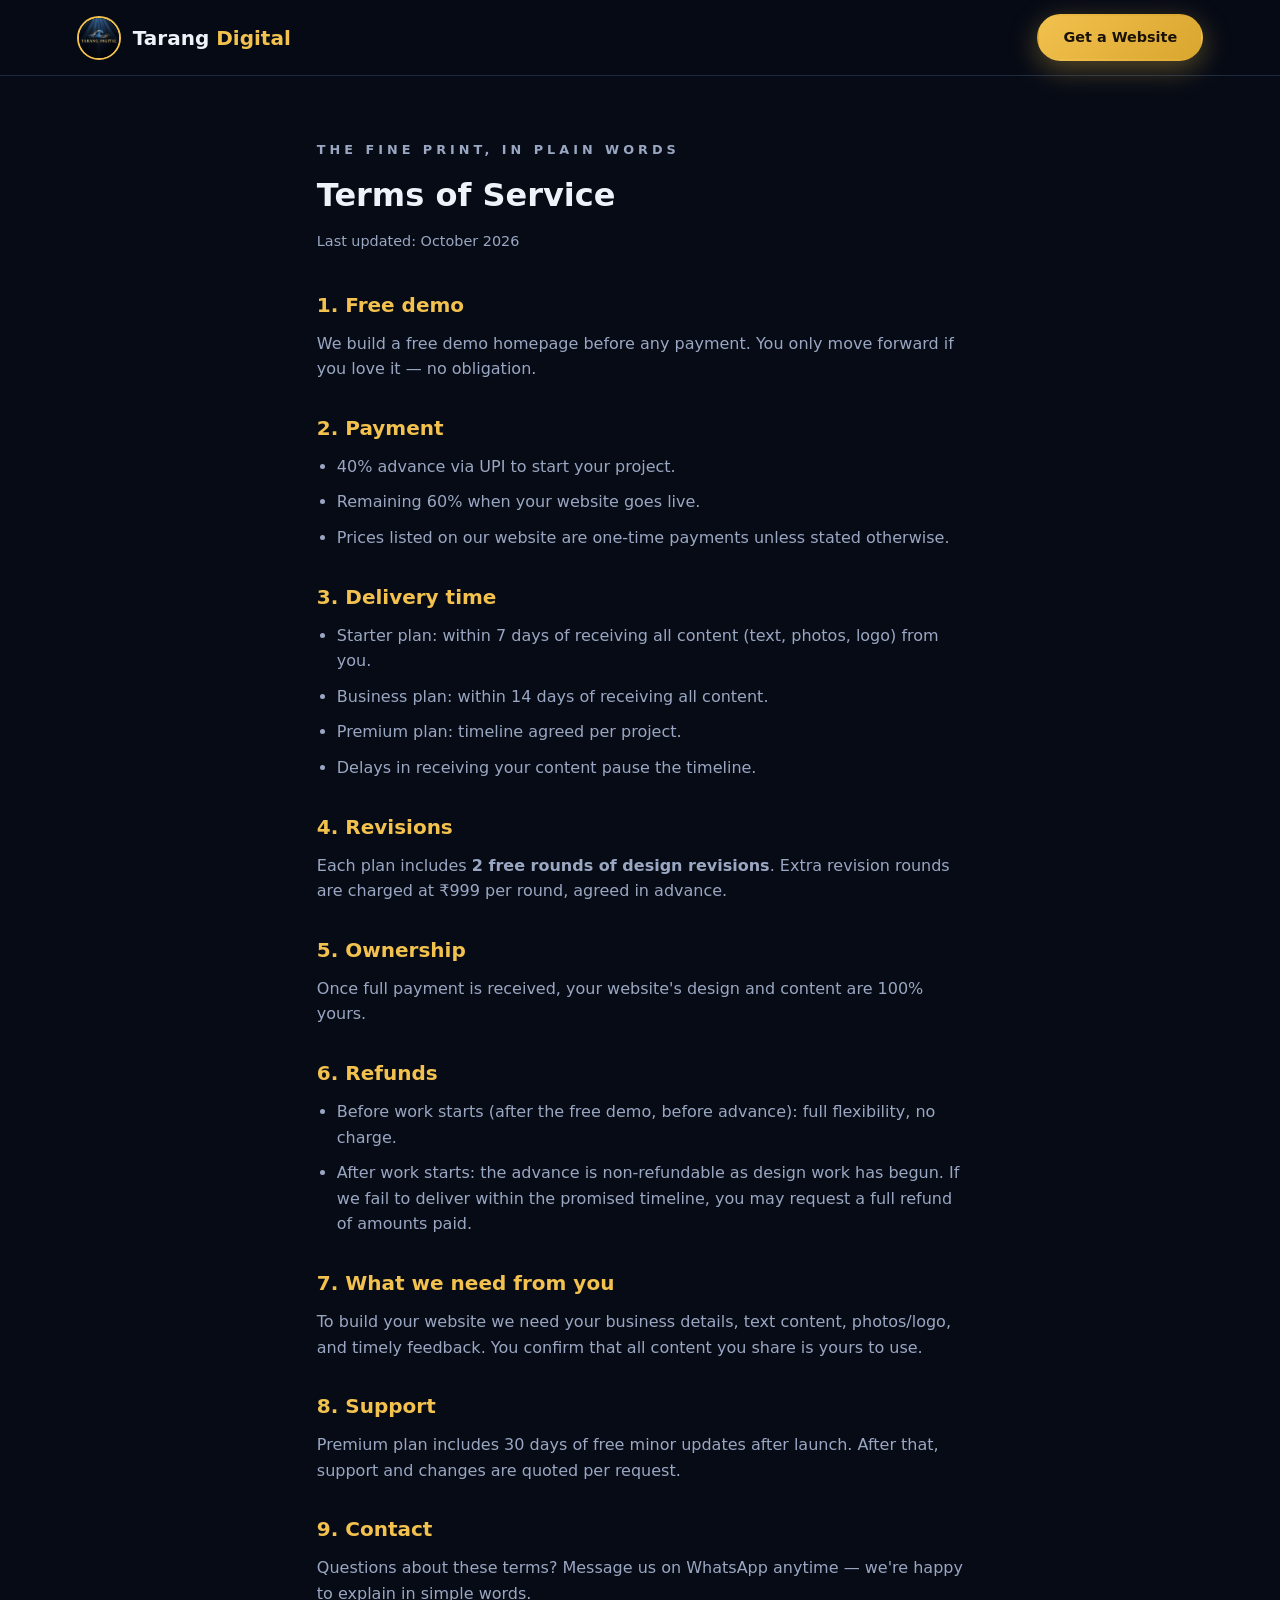
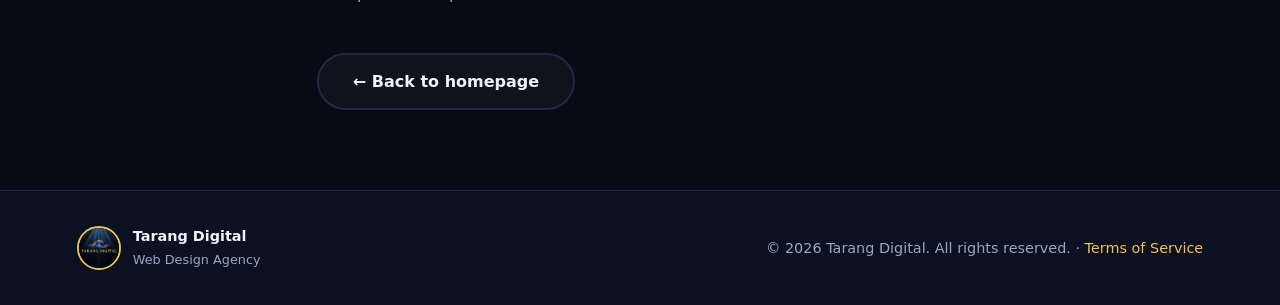
==== terms.html @ f06cc037 "Add files via upload" ====
<!DOCTYPE html>
<html lang="en">
<head>
<meta charset="UTF-8">
<meta name="viewport" content="width=device-width, initial-scale=1.0">
<title>Terms of Service — Tarang Digital</title>
<meta name="description" content="Terms of service for Tarang Digital web design projects.">
<link rel="icon" href="assets/logo.jpg">
<link rel="stylesheet" href="styles.css">
<style>
.terms{max-width:800px;margin:0 auto;text-align:left;padding:140px 6% 80px}
.terms h1{margin-bottom:8px}
.terms .updated{color:var(--muted);font-size:.9rem;margin-bottom:36px}
.terms h2{font-size:1.25rem;margin:30px 0 10px;color:var(--gold)}
.terms p,.terms li{color:var(--muted);margin-bottom:10px}
.terms ul{padding-left:20px}
.back{display:inline-block;margin-top:36px}
</style>
</head>
<body>
<nav id="nav" style="top:0">
  <a href="index.html" class="brand">
    <img src="assets/logo.jpg" alt="Tarang Digital logo">
    <span>Tarang <em>Digital</em></span>
  </a>
  <div class="nav-links">
    <a href="index.html#contact" class="btn btn-gold btn-sm">Get a Website</a>
  </div>
</nav>

<main class="terms">
  <p class="eyebrow">The fine print, in plain words</p>
  <h1>Terms of Service</h1>
  <p class="updated">Last updated: October 2026</p>

  <h2>1. Free demo</h2>
  <p>We build a free demo homepage before any payment. You only move forward if you love it — no obligation.</p>

  <h2>2. Payment</h2>
  <ul>
    <li>40% advance via UPI to start your project.</li>
    <li>Remaining 60% when your website goes live.</li>
    <li>Prices listed on our website are one-time payments unless stated otherwise.</li>
  </ul>

  <h2>3. Delivery time</h2>
  <ul>
    <li>Starter plan: within 7 days of receiving all content (text, photos, logo) from you.</li>
    <li>Business plan: within 14 days of receiving all content.</li>
    <li>Premium plan: timeline agreed per project.</li>
    <li>Delays in receiving your content pause the timeline.</li>
  </ul>

  <h2>4. Revisions</h2>
  <p>Each plan includes <b>2 free rounds of design revisions</b>. Extra revision rounds are charged at ₹999 per round, agreed in advance.</p>

  <h2>5. Ownership</h2>
  <p>Once full payment is received, your website's design and content are 100% yours.</p>

  <h2>6. Refunds</h2>
  <ul>
    <li>Before work starts (after the free demo, before advance): full flexibility, no charge.</li>
    <li>After work starts: the advance is non-refundable as design work has begun. If we fail to deliver within the promised timeline, you may request a full refund of amounts paid.</li>
  </ul>

  <h2>7. What we need from you</h2>
  <p>To build your website we need your business details, text content, photos/logo, and timely feedback. You confirm that all content you share is yours to use.</p>

  <h2>8. Support</h2>
  <p>Premium plan includes 30 days of free minor updates after launch. After that, support and changes are quoted per request.</p>

  <h2>9. Contact</h2>
  <p>Questions about these terms? Message us on WhatsApp anytime — we're happy to explain in simple words.</p>

  <a href="index.html" class="btn btn-ghost back">← Back to homepage</a>
</main>

<footer>
  <div class="foot-brand">
    <img src="assets/logo.jpg" alt="Tarang Digital logo">
    <div>
      <b>Tarang Digital</b>
      <span>Web Design Agency</span>
    </div>
  </div>
  <p>© 2026 Tarang Digital. All rights reserved. · <a href="terms.html" style="color:var(--gold)">Terms of Service</a></p>
</footer>
</body>
</html>
---- styles.css ----
:root{
  --bg:#070b16; --bg2:#0b1120; --card:#101828; --line:#1e2a44;
  --gold:#f2c14e; --gold2:#d9a62e; --blue:#3aa0ff;
  --text:#eef2f9; --muted:#9aa7c2; --green:#25d366;
  --radius:18px;
}
*{margin:0;padding:0;box-sizing:border-box}
html{scroll-behavior:smooth}
body{background:var(--bg);color:var(--text);font-family:'Segoe UI',system-ui,-apple-system,Arial,sans-serif;line-height:1.6;overflow-x:hidden}
img{max-width:100%}
a{color:inherit;text-decoration:none}
.gold{color:var(--gold)}
.eyebrow{color:var(--gold);letter-spacing:4px;text-transform:uppercase;font-size:.8rem;font-weight:700;margin-bottom:12px}
h2{font-size:clamp(1.7rem,4vw,2.6rem);margin-bottom:10px}
.lead{color:var(--muted);max-width:640px;margin:0 auto 40px}
.section{padding:90px 6%;text-align:center;max-width:1200px;margin:0 auto}
.section.dark{background:var(--bg2);max-width:none}
.section.dark .cards,.section.dark .work-grid,.section.dark .plans{max-width:1200px;margin-left:auto;margin-right:auto}

/* buttons */
.btn{display:inline-block;padding:14px 34px;border-radius:999px;font-weight:700;font-size:1rem;transition:.25s;border:2px solid transparent;cursor:pointer}
.btn-gold{background:linear-gradient(135deg,var(--gold),var(--gold2));color:#1a1206;box-shadow:0 8px 28px rgba(242,193,78,.35)}
.btn-gold:hover{transform:translateY(-3px);box-shadow:0 14px 34px rgba(242,193,78,.45)}
.btn-ghost{border-color:var(--line);color:var(--text);background:rgba(255,255,255,.03)}
.btn-ghost:hover{border-color:var(--gold);color:var(--gold)}
.btn-sm{padding:10px 24px;font-size:.9rem}
.btn-wa{background:var(--green);color:#062b16;font-size:1.15rem;padding:16px 44px;box-shadow:0 8px 28px rgba(37,211,102,.4)}
.btn-wa:hover{transform:translateY(-3px)}

/* nav */
#nav{position:fixed;top:0;left:0;right:0;z-index:50;display:flex;align-items:center;justify-content:space-between;padding:14px 6%;background:rgba(7,11,22,.85);backdrop-filter:blur(12px);border-bottom:1px solid var(--line)}
.brand{display:flex;align-items:center;gap:12px;font-size:1.25rem;font-weight:800}
.brand img{width:44px;height:44px;border-radius:50%;object-fit:cover;border:2px solid var(--gold)}
.brand em{font-style:normal;color:var(--gold)}
.nav-links{display:flex;align-items:center;gap:28px}
.nav-links a:not(.btn){color:var(--muted);font-weight:600}
.nav-links a:not(.btn):hover{color:var(--gold)}
.nav-toggle{display:none;background:none;border:none;color:var(--text);font-size:1.6rem}

/* hero */
.hero{min-height:100vh;display:flex;align-items:center;justify-content:center;text-align:center;padding:140px 6% 80px;position:relative;background:radial-gradient(ellipse 80% 55% at 50% 0%,rgba(58,160,255,.14),transparent 60%),radial-gradient(ellipse 60% 45% at 50% 110%,rgba(242,193,78,.08),transparent 60%),var(--bg)}
.hero-inner{max-width:820px;position:relative;z-index:2}
.hero h1{font-size:clamp(2.4rem,7vw,4.6rem);line-height:1.12;margin-bottom:18px;font-weight:800}
.hero .sub{color:var(--muted);font-size:1.15rem;max-width:600px;margin:0 auto 34px}
.hero-cta{display:flex;gap:16px;justify-content:center;flex-wrap:wrap;margin-bottom:30px}
.hero-badges{display:flex;gap:12px;justify-content:center;flex-wrap:wrap}
.hero-badges span{background:rgba(242,193,78,.1);border:1px solid rgba(242,193,78,.35);color:var(--gold);padding:8px 18px;border-radius:999px;font-size:.9rem;font-weight:600}
.hero-wave{position:absolute;bottom:-2px;left:0;right:0;height:120px;background:url("data:image/svg+xml,%3Csvg xmlns='http://www.w3.org/2000/svg' viewBox='0 0 1440 120'%3E%3Cpath fill='%230b1120' d='M0,64 C240,120 480,0 720,48 C960,96 1200,32 1440,72 L1440,120 L0,120 Z'/%3E%3C/svg%3E") no-repeat bottom/cover;opacity:.9}

/* stats */
.stats{display:flex;justify-content:center;gap:0;background:var(--bg2);border-top:1px solid var(--line);border-bottom:1px solid var(--line);flex-wrap:wrap}
.stat{padding:34px 48px;text-align:center}
.stat b{display:block;font-size:2rem;color:var(--gold)}
.stat span{color:var(--muted);font-size:.9rem}

/* cards */
.cards{display:grid;grid-template-columns:repeat(auto-fit,minmax(280px,1fr));gap:22px;text-align:left}
.card{background:var(--card);border:1px solid var(--line);border-radius:var(--radius);padding:34px 28px;transition:.25s}
.card:hover{transform:translateY(-6px);border-color:var(--gold);box-shadow:0 18px 40px rgba(0,0,0,.4)}
.card .icon{font-size:2.4rem;margin-bottom:14px}
.card h3{margin-bottom:8px;font-size:1.2rem}
.card p{color:var(--muted);font-size:.95rem}

/* work */
.work-grid{display:grid;grid-template-columns:repeat(auto-fit,minmax(300px,1fr));gap:24px;text-align:left}
.work-card{background:var(--card);border:1px solid var(--line);border-radius:var(--radius);overflow:hidden;transition:.25s}
.work-card:hover{transform:translateY(-6px);border-color:var(--gold);box-shadow:0 18px 40px rgba(0,0,0,.45)}
.mockup{background:#0a0f1e;padding:0 0 18px}
.mock-bar{display:flex;gap:6px;padding:12px 14px;background:#141c30}
.mock-bar i{width:10px;height:10px;border-radius:50%;background:#2c3a5c;display:block}
.mock-bar i:first-child{background:var(--gold)}
.mock-hero{height:120px;margin:14px 14px 10px;border-radius:10px}
.mock-lines{padding:0 14px;display:grid;gap:8px}
.mock-lines span{height:10px;border-radius:6px;background:#1b2540;display:block}
.mock-lines span:last-child{width:60%}
.m-restaurant .mock-hero{background:linear-gradient(135deg,#b3541e,#5c2c10)}
.m-salon .mock-hero{background:linear-gradient(135deg,#c76b9c,#5e2b4d)}
.m-shop .mock-hero{background:linear-gradient(135deg,#3aa0ff,#1c3f7a)}
.m-gym .mock-hero{background:linear-gradient(135deg,#3ddc84,#14532d)}
.m-photo .mock-hero{background:linear-gradient(135deg,#8b7cf6,#3b2d7a)}
.m-cafe .mock-hero{background:linear-gradient(135deg,#a9744f,#4a2f1c)}
.work-info{padding:22px 24px 26px}
.tag{display:inline-block;font-size:.75rem;font-weight:700;letter-spacing:1px;text-transform:uppercase;color:var(--gold);background:rgba(242,193,78,.12);border:1px solid rgba(242,193,78,.35);padding:4px 12px;border-radius:999px;margin-bottom:10px}
.work-info h3{margin-bottom:6px}
.work-info p{color:var(--muted);font-size:.93rem}
.work-info p em{color:var(--gold);font-style:normal;font-size:.8rem;border:1px solid rgba(242,193,78,.4);padding:1px 8px;border-radius:999px;margin-left:6px}

/* steps */
.steps{display:grid;grid-template-columns:repeat(auto-fit,minmax(220px,1fr));gap:20px;text-align:left}
.step{background:var(--card);border:1px solid var(--line);border-radius:var(--radius);padding:30px 26px;position:relative}
.step b{display:inline-grid;place-items:center;width:46px;height:46px;border-radius:50%;background:linear-gradient(135deg,var(--gold),var(--gold2));color:#1a1206;font-size:1.25rem;margin-bottom:14px}
.step h3{margin-bottom:6px}
.step p{color:var(--muted);font-size:.93rem}

/* plans */
.plans{display:grid;grid-template-columns:repeat(auto-fit,minmax(280px,1fr));gap:24px;text-align:left;align-items:stretch}
.plan{background:var(--card);border:1px solid var(--line);border-radius:var(--radius);padding:38px 32px;position:relative;display:flex;flex-direction:column}
.plan.featured{border:2px solid var(--gold);transform:scale(1.03);box-shadow:0 20px 50px rgba(242,193,78,.12)}
.plan h3{font-size:1.3rem;margin-bottom:4px}
.price{font-size:2.4rem;font-weight:800;color:var(--gold);margin:8px 0 20px}
.offer-note{display:inline-block;font-size:.8rem;font-weight:700;color:#1a1206;background:linear-gradient(135deg,var(--gold),var(--gold2));padding:4px 14px;border-radius:999px;margin-bottom:2px}
.plan ul{list-style:none;margin-bottom:28px;flex:1}
.plan ul li{padding:8px 0;color:var(--muted);border-bottom:1px solid rgba(255,255,255,.05)}
.pop{position:absolute;top:-14px;left:50%;transform:translateX(-50%);background:linear-gradient(135deg,var(--gold),var(--gold2));color:#1a1206;font-size:.75rem;font-weight:800;padding:5px 18px;border-radius:999px;letter-spacing:1px}

/* contact */
.contact .note{margin-top:22px;color:var(--muted)}
.contact .note a{color:var(--gold);font-weight:700}

/* footer */
footer{display:flex;align-items:center;justify-content:space-between;gap:16px;flex-wrap:wrap;padding:34px 6%;border-top:1px solid var(--line);background:var(--bg2);color:var(--muted);font-size:.9rem}
.foot-brand{display:flex;align-items:center;gap:12px}
.foot-brand img{width:44px;height:44px;border-radius:50%;object-fit:cover;border:2px solid var(--gold)}
.foot-brand b{display:block;color:var(--text)}
.foot-brand span{font-size:.8rem}

/* whatsapp float */
#wa-float{position:fixed;bottom:24px;right:24px;width:60px;height:60px;border-radius:50%;background:var(--green);display:grid;place-items:center;font-size:1.7rem;box-shadow:0 8px 26px rgba(37,211,102,.5);z-index:60;transition:.25s}
#wa-float:hover{transform:scale(1.1)}

/* reveal animation */
.reveal{opacity:0;transform:translateY(28px);transition:opacity .7s ease,transform .7s ease}
.reveal.visible{opacity:1;transform:none}

/* offer bar */
.offer-bar{position:fixed;top:0;left:0;right:0;z-index:60;background:linear-gradient(90deg,#b3541e,var(--gold),#b3541e);color:#1a1206;text-align:center;padding:9px 12px;font-size:.9rem;font-weight:600}
.offer-bar a{font-weight:800;text-decoration:underline}
#nav{top:38px}
.hero{padding-top:178px}

/* about */
.about-box{display:flex;gap:36px;align-items:center;text-align:left;background:var(--card);border:1px solid var(--line);border-radius:var(--radius);padding:40px;max-width:900px;margin:0 auto}
.about-box img{width:150px;height:150px;border-radius:50%;object-fit:cover;border:3px solid var(--gold);flex-shrink:0}
.about-box p{color:var(--muted);margin-bottom:14px}
.about-box p b,.about-box p i{color:var(--text)}

/* faq */
.faq-list{max-width:760px;margin:0 auto;text-align:left}
.faq-item{background:var(--card);border:1px solid var(--line);border-radius:14px;margin-bottom:12px;overflow:hidden}
.faq-q{width:100%;background:none;border:none;color:var(--text);font-size:1.02rem;font-weight:700;text-align:left;padding:20px 24px;cursor:pointer;display:flex;justify-content:space-between;align-items:center;gap:12px}
.faq-q::after{content:"+";color:var(--gold);font-size:1.5rem;flex-shrink:0;transition:.25s}
.faq-item.open .faq-q::after{transform:rotate(45deg)}
.faq-a{max-height:0;overflow:hidden;transition:max-height .35s ease}
.faq-a p{padding:0 24px 20px;color:var(--muted)}
.faq-item.open{border-color:var(--gold)}

/* reviews */
.review-cta{text-align:center;max-width:520px;margin:0 auto}
.review-cta .icon{font-size:1.6rem}

@media(max-width:768px){
  .nav-links{position:fixed;top:110px;right:0;left:0;background:var(--bg2);flex-direction:column;padding:24px;gap:18px;border-bottom:1px solid var(--line);display:none}
  .nav-links.open{display:flex}
  .nav-toggle{display:block}
  .section{padding:70px 6%}
  .plan.featured{transform:none}
  .stat{padding:24px 30px}
  .about-box{flex-direction:column;text-align:center}
  #nav{top:38px}
  .offer-bar{font-size:.78rem}
}
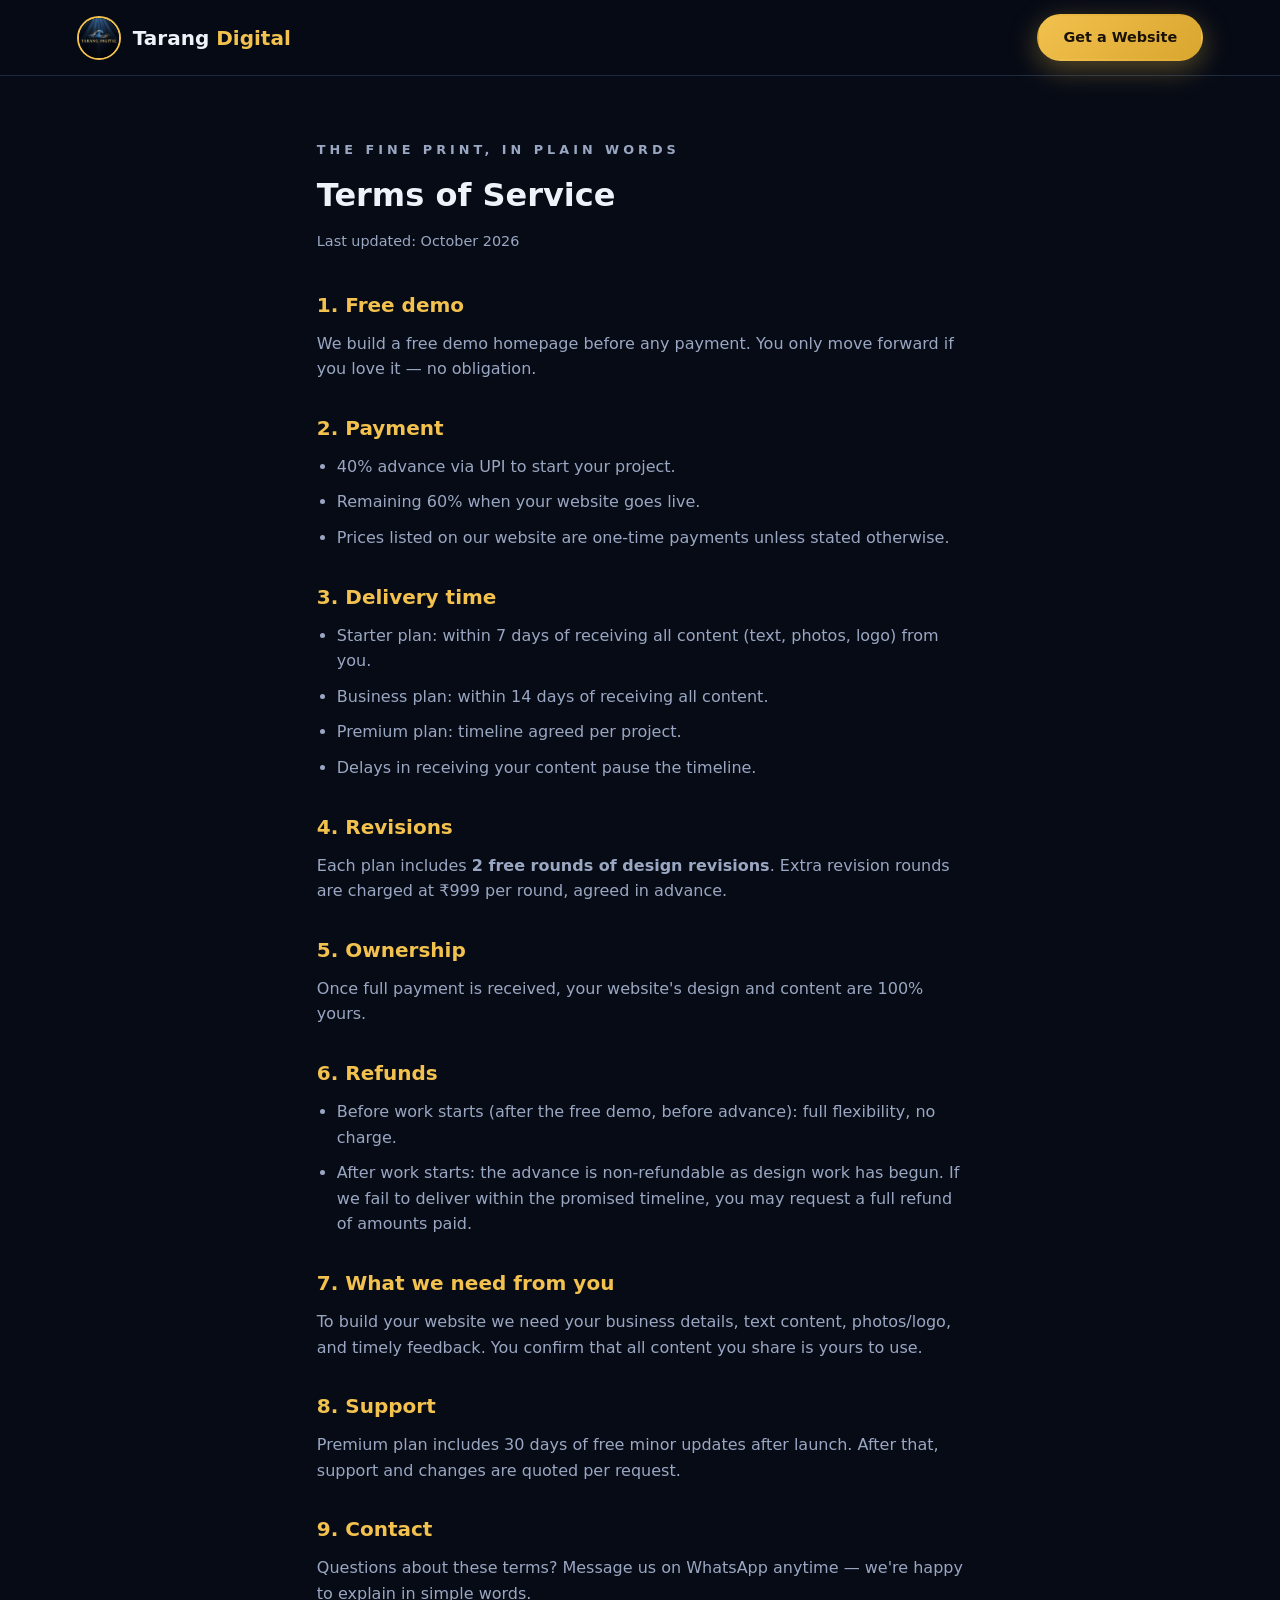
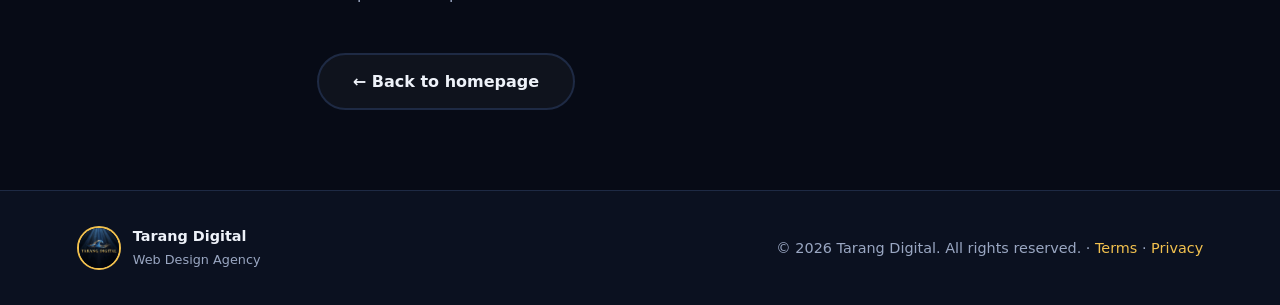
==== commit 0a43c62f: "Add files via upload" ====
--- a/terms.html
+++ b/terms.html
@@ -83,7 +83,7 @@
       <span>Web Design Agency</span>
     </div>
   </div>
-  <p>© 2026 Tarang Digital. All rights reserved. · <a href="terms.html" style="color:var(--gold)">Terms of Service</a></p>
+  <p>© 2026 Tarang Digital. All rights reserved. · <a href="terms.html" style="color:var(--gold)">Terms</a> · <a href="privacy.html" style="color:var(--gold)">Privacy</a></p>
 </footer>
 </body>
 </html>
--- a/styles.css
+++ b/styles.css
@@ -102,6 +102,8 @@
 .plan ul{list-style:none;margin-bottom:28px;flex:1}
 .plan ul li{padding:8px 0;color:var(--muted);border-bottom:1px solid rgba(255,255,255,.05)}
 .pop{position:absolute;top:-14px;left:50%;transform:translateX(-50%);background:linear-gradient(135deg,var(--gold),var(--gold2));color:#1a1206;font-size:.75rem;font-weight:800;padding:5px 18px;border-radius:999px;letter-spacing:1px}
+.pay-note{margin-top:34px;color:var(--muted);font-size:1rem;background:rgba(242,193,78,.08);border:1px solid rgba(242,193,78,.3);display:inline-block;padding:12px 26px;border-radius:999px}
+.pay-note b{color:var(--gold)}
 
 /* contact */
 .contact .note{margin-top:22px;color:var(--muted)}
